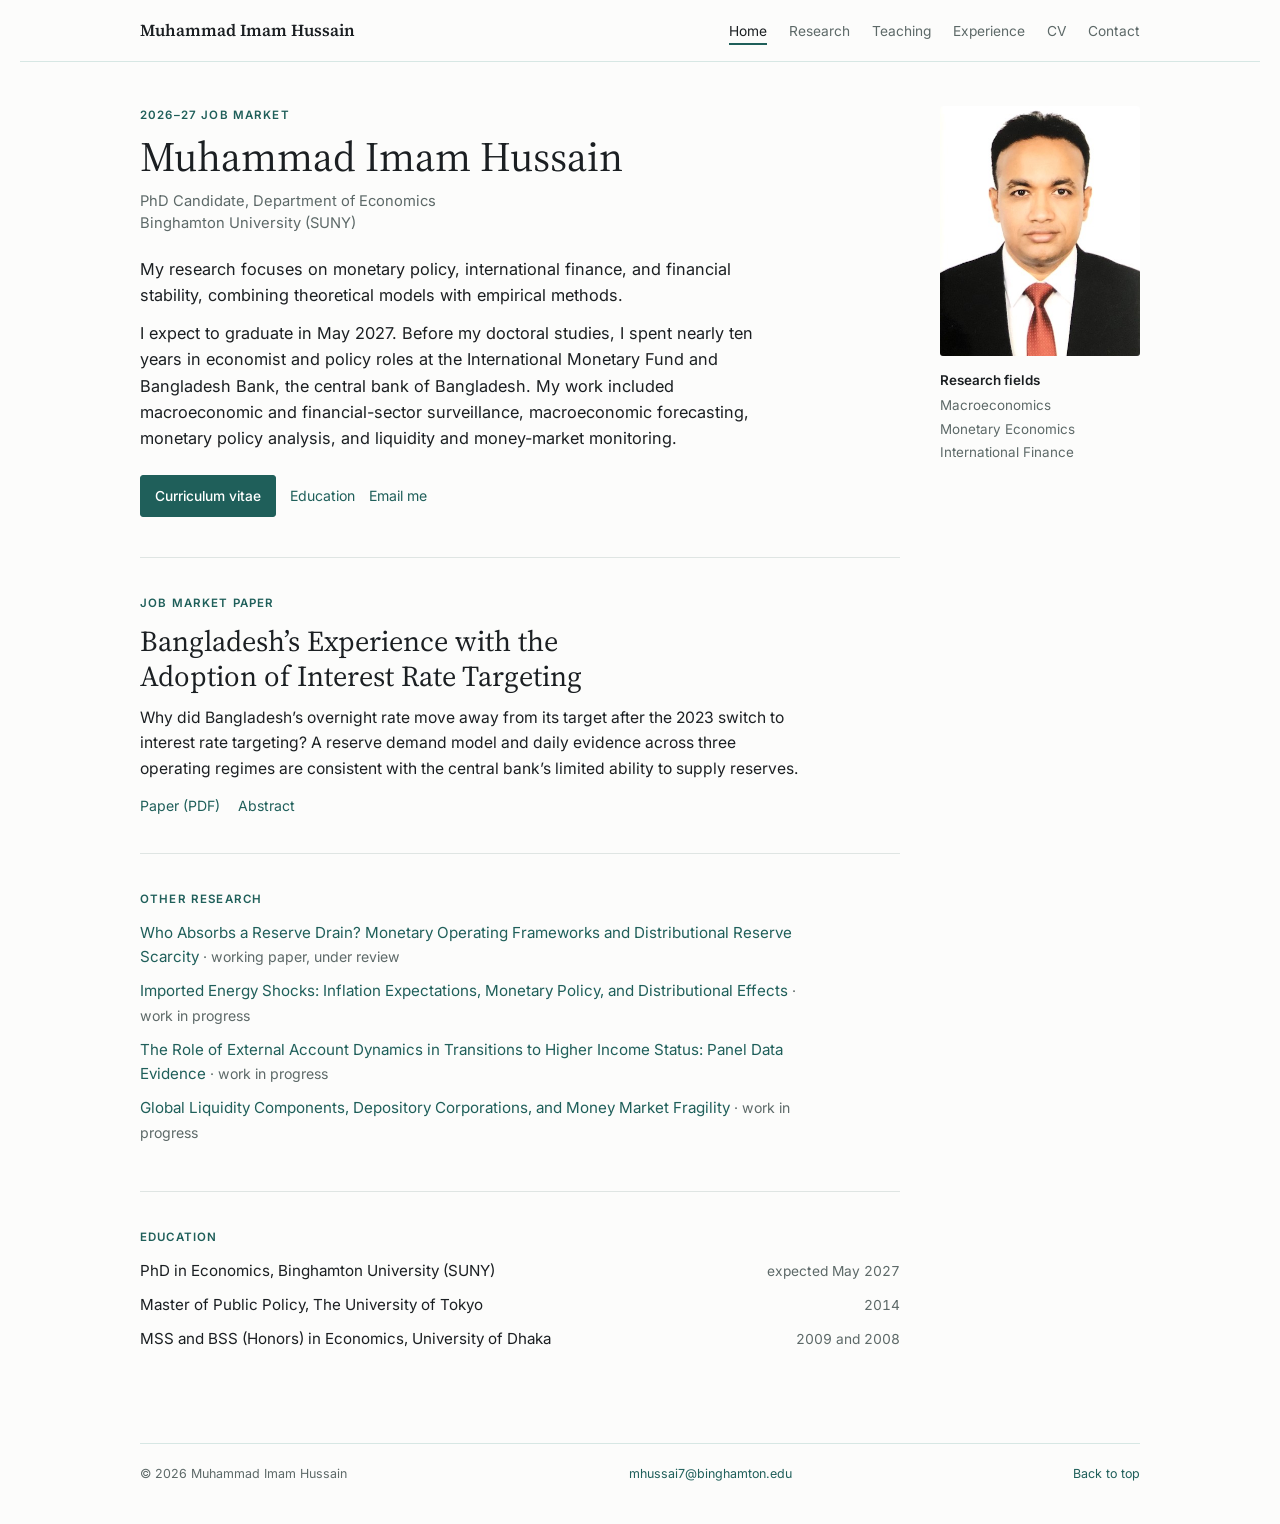
==== index.html @ f0ec5a79 "Serve the preview card under a new file name so cached previews refresh Co-Authored-By: Claude Fable" ====
<!doctype html>
<html lang="en">
<head>
<meta charset="utf-8">
<meta name="viewport" content="width=device-width, initial-scale=1, viewport-fit=cover">
<title>Muhammad Imam Hussain</title>
<meta name="description" content="Muhammad Imam Hussain, PhD candidate in Economics at Binghamton University on the 2026–27 job market. Research on monetary policy implementation, money markets, and bank liquidity; formerly an economist at the IMF and Bangladesh Bank.">
<meta property="og:type" content="website">
<meta property="og:title" content="Muhammad Imam Hussain">
<meta property="og:description" content="Muhammad Imam Hussain, PhD candidate in Economics at Binghamton University on the 2026–27 job market. Research on monetary policy implementation, money markets, and bank liquidity; formerly an economist at the IMF and Bangladesh Bank.">
<meta property="og:url" content="https://muhammadimamhussain.com/">
<meta property="og:image" content="https://muhammadimamhussain.com/assets/preview-2.jpg">
<meta property="og:image:width" content="1200">
<meta property="og:image:height" content="630">
<meta name="twitter:card" content="summary_large_image">
<link rel="preconnect" href="https://fonts.googleapis.com"><link rel="stylesheet" href="https://fonts.googleapis.com/css2?family=Source+Serif+4:opsz,wght@8..60,400;8..60,600&family=Inter:wght@400;500;600&display=swap">
<link rel="stylesheet" href="style.css">
</head>
<body>
<header class="top" id="top">
  <a class="brand" href="index.html">Muhammad Imam Hussain</a>
  <nav aria-label="Site"><ul><li><a href="index.html" aria-current="page">Home</a></li><li><a href="research.html">Research</a></li><li><a href="teaching.html">Teaching</a></li><li><a href="experience.html">Experience</a></li><li><a href="Muhammad_Imam_Hussain_CV.pdf">CV</a></li><li><a href="contact.html">Contact</a></li></ul></nav>
</header>
<hr class="bar-rule">
<main class="page">
<div class="hero">
  <div>
    <p class="kicker">2026–27 job market</p>
    <h1>Muhammad Imam Hussain</h1>
    <p class="role">PhD Candidate, Department of Economics<br>Binghamton University (SUNY)</p>
    <p class="lede">My research focuses on monetary policy, international finance, and financial stability, combining theoretical models with empirical methods.</p>
    <p class="lede">I expect to graduate in May 2027. Before my doctoral studies, I spent nearly ten years in economist and policy roles at the International Monetary Fund and Bangladesh Bank, the central bank of Bangladesh. My work included macroeconomic and financial-sector surveillance, macroeconomic forecasting, monetary policy analysis, and liquidity and money-market monitoring.</p>
    <div class="actions">
      <a class="btn" href="Muhammad_Imam_Hussain_CV.pdf">Curriculum vitae</a>
      <a class="arrow" href="#education">Education</a>
      <a class="arrow" href="mailto:mhussai7@binghamton.edu">Email me</a>
    </div>
  </div>
  <div class="portrait">
    <img class="photo" src="assets/photo.jpg" alt="Muhammad Imam Hussain" width="200" height="250">
    <div class="initials" id="initials" hidden aria-hidden="true">MIH</div>
    <div class="fields"><p class="label">Research fields</p><ul><li>Macroeconomics</li><li>Monetary Economics</li><li>International Finance</li></ul></div>
  </div>
</div>

<section class="block">
  <p class="kicker">Job market paper</p>
  <h2 class="paper-title"><a href="https://drive.google.com/file/d/1ZvtWmAhzeg25zDuU52TJA03BKFkpzJ76/view?usp=drive_link">Bangladesh’s Experience with the Adoption of Interest Rate Targeting</a></h2>
  <p class="summary">Why did Bangladesh’s overnight rate move away from its target after the 2023 switch to interest rate targeting? A reserve demand model and daily evidence across three operating regimes are consistent with the central bank’s limited ability to supply reserves.</p>
  <div class="links"><a class="arrow" href="https://drive.google.com/file/d/1ZvtWmAhzeg25zDuU52TJA03BKFkpzJ76/view?usp=drive_link">Paper (PDF)</a><a class="arrow" href="research.html#jmp">Abstract</a></div>
</section>

<section class="block">
  <p class="kicker">Other research</p>
  <div class="titles">
    <p><a href="research.html#working">Who Absorbs a Reserve Drain? Monetary Operating Frameworks and Distributional Reserve Scarcity</a><span class="sub"> · working paper, under review</span></p>
    <p><a href="research.html#progress">Imported Energy Shocks: Inflation Expectations, Monetary Policy, and Distributional Effects</a><span class="sub"> · work in progress</span></p>
    <p><a href="research.html#external">The Role of External Account Dynamics in Transitions to Higher Income Status: Panel Data Evidence</a><span class="sub"> · work in progress</span></p>
    <p><a href="research.html#liquidity">Global Liquidity Components, Depository Corporations, and Money Market Fragility</a><span class="sub"> · work in progress</span></p>
  </div>
</section>

<section class="block" id="education">
  <p class="kicker">Education</p>
  <div class="edu">
    <div class="item"><span>PhD in Economics, Binghamton University (SUNY)</span><span class="when">expected May 2027</span></div>
    <div class="item"><span>Master of Public Policy, The University of Tokyo</span><span class="when">2014</span></div>
    <div class="item"><span>MSS and BSS (Honors) in Economics, University of Dhaka</span><span class="when">2009 and 2008</span></div>
  </div>
</section>
</main>
<footer>
  <span>© 2026 Muhammad Imam Hussain</span>
  <a href="mailto:mhussai7@binghamton.edu">mhussai7@binghamton.edu</a>
  <a href="#top">Back to top</a>
</footer>
<script>
(function () {
  var img = document.querySelector('img.photo'), ini = document.getElementById('initials');
  if (!img || !ini) return;
  function fallback() { img.hidden = true; ini.hidden = false; }
  img.addEventListener('error', fallback);
  if (img.complete && img.naturalWidth === 0) fallback();
})();
</script>
</body>
</html>
---- style.css ----
/* Top navigation, one reading column, serif headings (Source Serif 4) with a sans (Inter) for body text and
   labels, and a deep teal accent. Every color is a token so the page reads in light and dark themes. */
:root {
  --bg: #fcfcfb; --surface: #f3f6f5; --fg: #1b1f22; --muted: #5d6968; --rule: #dfe5e3;
  --accent: #1f5f5a; --accent-ink: #ffffff; --accent-soft: #d7e7e4;
  --serif: "Source Serif 4", Georgia, "Times New Roman", serif;
  --sans: "Inter", "Segoe UI", Helvetica, Arial, sans-serif;
}
@media (prefers-color-scheme: dark) {
  :root:not([data-theme="light"]) {
    --bg: #121616; --surface: #1a2020; --fg: #e8ebe9; --muted: #a3aeac; --rule: #2b3433;
    --accent: #8fd0c7; --accent-ink: #0f1514; --accent-soft: #223331; color-scheme: dark;
  }
}
:root[data-theme="dark"] {
  --bg: #121616; --surface: #1a2020; --fg: #e8ebe9; --muted: #a3aeac; --rule: #2b3433;
  --accent: #8fd0c7; --accent-ink: #0f1514; --accent-soft: #223331; color-scheme: dark;
}
* { box-sizing: border-box; }
[hidden] { display: none !important; }
html { font-size: 16px; -webkit-text-size-adjust: 100%; scroll-behavior: smooth; }
@media (prefers-reduced-motion: reduce) { html { scroll-behavior: auto; } }
body { margin: 0; background: var(--bg); color: var(--fg); font-family: var(--sans); line-height: 1.6;
  padding-block: 0; padding-inline: 20px; }
img { max-width: 100%; }
a { color: var(--accent); text-decoration-thickness: 1px; text-underline-offset: 3px; }
a:hover { text-decoration-thickness: 2px; }
a:focus-visible, summary:focus-visible { outline: 2px solid var(--accent); outline-offset: 3px; }
h1, h2, h3 { font-family: var(--serif); font-weight: 400; text-wrap: balance; margin: 0; }

/* Top bar */
.top { max-width: 1000px; margin: 0 auto; display: flex; justify-content: space-between; align-items: center; gap: 20px;
  flex-wrap: wrap; padding-block: 18px 16px; }
.brand { font-family: var(--serif); font-weight: 600; font-size: 1.05rem; color: var(--fg); text-decoration: none; }
.top nav ul { list-style: none; margin: 0; padding: 0; display: flex; flex-wrap: wrap; gap: 4px 22px; font-size: .86rem; }
.top nav a { color: var(--muted); text-decoration: none; padding: 4px 0; border-bottom: 2px solid transparent; }
.top nav a:hover { color: var(--fg); }
.top nav a[aria-current="page"] { color: var(--fg); border-bottom-color: var(--accent); }
.bar-rule { border: 0; border-top: 1px solid var(--accent-soft); margin: 0; }

/* Page frame */
.page { max-width: 1000px; margin: 0 auto; padding-block: 44px 56px; }
.reading { max-width: 760px; }
.kicker { font-size: .72rem; letter-spacing: .1em; text-transform: uppercase; color: var(--accent); font-weight: 600; margin: 0 0 10px; }
h1.title { font-size: 2.3rem; line-height: 1.15; margin-bottom: 8px; }
.subtitle { color: var(--muted); font-size: .95rem; margin: 0 0 28px; }
.intro { font-size: 1rem; margin: 10px 0 30px; max-width: 64ch; }
.rule { border: 0; border-top: 1px solid var(--rule); margin: 0; }

/* Home hero */
.hero { display: grid; grid-template-columns: minmax(0, 1fr) 200px; gap: 48px; align-items: start; padding-bottom: 40px; }
.hero h1 { font-size: 2.6rem; line-height: 1.1; margin-bottom: 10px; }
.role { color: var(--muted); font-size: .92rem; line-height: 1.5; margin: 0 0 22px; }
.tagline { font-size: 1.5rem; line-height: 1.3; margin: 0 0 14px; max-width: 34ch; }
.lede { font-size: 1.02rem; margin: 0 0 12px; max-width: 62ch; }
.actions { display: flex; flex-wrap: wrap; gap: 12px 14px; align-items: center; margin-top: 24px; }
.btn { display: inline-block; font-size: .86rem; font-weight: 500; padding: 9px 14px; border-radius: 3px; text-decoration: none;
  background: var(--accent); color: var(--accent-ink); border: 1px solid var(--accent); }
.btn.outline { background: transparent; color: var(--accent); }
.btn:hover { filter: brightness(1.08); }
.arrow { font-size: .88rem; text-decoration: none; }
.arrow:hover { text-decoration: underline; }
.portrait { display: grid; gap: 14px; }
.photo { width: 200px; height: 250px; object-fit: cover; border-radius: 3px; display: block; }
.initials { width: 200px; height: 250px; border-radius: 3px; background: var(--surface); color: var(--accent);
  display: flex; align-items: center; justify-content: center; font-family: var(--serif); font-size: 44px; letter-spacing: .04em; }
.fields { font-size: .84rem; }
.fields .label { font-weight: 600; margin: 0 0 4px; }
.fields ul { list-style: none; margin: 0; padding: 0; color: var(--muted); display: grid; gap: 2px; }

/* Home page blocks: label on top, one column */
.block { max-width: 760px; padding-block: 36px; border-top: 1px solid var(--rule); }
.block .kicker { margin-bottom: 12px; }
.paper-title { font-size: 1.8rem; line-height: 1.2; margin: 0 0 12px; max-width: 32ch; }
.paper-title a { color: var(--fg); text-decoration: none; }
.paper-title a:hover { text-decoration: underline; }
.block .summary { margin: 0 0 14px; font-size: .98rem; max-width: 66ch; }
.block .links { display: flex; flex-wrap: wrap; gap: 18px; font-size: .9rem; }
/* Label-column sections (unused on the home page now, kept for other layouts) */
.section { display: grid; grid-template-columns: 170px minmax(0, 1fr); gap: 32px; padding-block: 36px; border-top: 1px solid var(--rule); }
.section .label { font-size: .84rem; color: var(--muted); padding-top: 4px; }
.section h3 { font-size: 1.3rem; line-height: 1.3; margin-bottom: 8px; }
.section h3 a { color: var(--accent); text-decoration: none; }
.section h3 a:hover { text-decoration: underline; }
.section p { margin: 0 0 12px; font-size: .95rem; max-width: 64ch; }
.section .links { display: flex; flex-wrap: wrap; gap: 18px; }
.mini + .mini { border-top: 1px solid var(--rule); margin-top: 20px; padding-top: 20px; }
.mini .kicker { color: var(--muted); margin-bottom: 6px; font-weight: 500; letter-spacing: .08em; }
.mini h3 { font-size: 1.12rem; }
.titles p { margin: 0 0 10px; font-size: .95rem; max-width: 66ch; }
.titles p a { color: var(--accent); text-decoration: none; }
.titles p a:hover { text-decoration: underline; }
.titles .sub { color: var(--muted); font-size: .88rem; }
.titles .links { margin-top: 16px; }
.edu { display: grid; gap: 10px; }
.edu .item { display: grid; grid-template-columns: minmax(0, 1fr) auto; gap: 16px; align-items: baseline; font-size: .95rem; }
.edu .when { color: var(--muted); font-size: .86rem; white-space: nowrap; font-variant-numeric: tabular-nums; }
.edu .sub { color: var(--muted); font-size: .88rem; }

/* Research */
.jump { display: flex; flex-wrap: wrap; gap: 6px 18px; font-size: .82rem; margin: 0 0 36px; }
.jump a { text-decoration: none; border-bottom: 1px solid var(--rule); color: var(--muted); padding-bottom: 2px; }
.jump a:hover { color: var(--accent); border-bottom-color: var(--accent); }
h2.section-head { font-family: var(--sans); font-size: .72rem; letter-spacing: .1em; text-transform: uppercase; color: var(--muted);
  font-weight: 600; margin: 44px 0 6px; }
h2.section-head:first-of-type { margin-top: 0; }
.entry { padding-block: 22px; border-bottom: 1px solid var(--rule); }
.entry h3 { font-size: 1.3rem; line-height: 1.3; margin-bottom: 6px; }
.entry h3 a { color: var(--accent); text-decoration: none; }
.entry h3 a:hover { text-decoration: underline; }
.entry .status { font-size: .78rem; color: var(--muted); margin: 0 0 8px; }
.entry .summary { margin: 0 0 12px; font-size: .95rem; max-width: 66ch; }
.entry .abstract-open { margin: 0 0 14px; font-size: .95rem; max-width: 66ch; }
.entry .links { display: flex; flex-wrap: wrap; gap: 18px; align-items: center; font-size: .88rem; }
details { max-width: 66ch; }
details summary { cursor: pointer; font-size: .88rem; color: var(--accent); list-style: none; display: inline-flex; align-items: center; gap: 8px; }
details summary::-webkit-details-marker { display: none; }
details summary::before { content: ""; width: 0; height: 0; border-left: 6px solid currentColor; border-top: 4px solid transparent;
  border-bottom: 4px solid transparent; transition: transform .15s ease; }
details[open] summary::before { transform: rotate(90deg); }
details .abstract { margin: 12px 0 4px; font-size: .95rem; color: var(--fg); }
.pubs { display: grid; gap: 14px; margin: 0; padding: 18px 0 0; list-style: none; }
.pub { display: grid; grid-template-columns: 48px minmax(0, 1fr); gap: 16px; font-size: .92rem; }
.pub .year { color: var(--muted); font-size: .84rem; font-variant-numeric: tabular-nums; padding-top: 2px; }
.pub .with { color: var(--muted); font-size: .88rem; display: block; margin-top: 2px; }

/* Teaching and experience */
.group { padding-block: 26px 10px; border-top: 1px solid var(--rule); }
.group h2 { font-size: 1.3rem; line-height: 1.3; margin-bottom: 2px; }
.group .org { color: var(--muted); font-size: .84rem; margin: 0 0 14px; }
.group p { font-size: .95rem; max-width: 66ch; margin: 0 0 14px; }
.crow { display: grid; grid-template-columns: minmax(0, 1fr) auto; gap: 6px 20px; align-items: baseline; padding: 9px 0;
  border-bottom: 1px solid var(--rule); font-size: .9rem; }
.crow:last-of-type { border-bottom: 0; }
.crow .when { color: var(--muted); font-size: .84rem; white-space: nowrap; font-variant-numeric: tabular-nums; text-align: right; }
.crow .sub { grid-column: 1 / -1; color: var(--muted); font-size: .84rem; margin-top: -4px; }
.endnote { font-size: .9rem; color: var(--muted); margin: 28px 0 0; padding-top: 22px; border-top: 1px solid var(--rule); }

/* Contact and CV */
.contact { display: grid; grid-template-columns: repeat(2, minmax(0, 1fr)); gap: 24px 40px; padding-block: 28px; border-top: 1px solid var(--rule);
  border-bottom: 1px solid var(--rule); }
.contact .k { font-size: .72rem; letter-spacing: .1em; text-transform: uppercase; color: var(--muted); font-weight: 600; margin: 0 0 6px; }
.contact p { margin: 0 0 16px; font-size: .95rem; overflow-wrap: anywhere; }
.contact p:last-child { margin-bottom: 0; }

footer { max-width: 1000px; margin: 0 auto; padding-block: 20px 40px; border-top: 1px solid var(--accent-soft); display: flex; flex-wrap: wrap;
  justify-content: space-between; gap: 8px 24px; font-size: .78rem; color: var(--muted); }
footer a { color: var(--accent); text-decoration: none; }
footer a:hover { text-decoration: underline; }

@media (max-width: 760px) {
  .page { padding-block: 28px 40px; }
  .hero { grid-template-columns: 1fr; gap: 28px; }
  .hero h1 { font-size: 2.1rem; }
  .tagline { font-size: 1.3rem; }
  .paper-title { font-size: 1.5rem; }
  .portrait { grid-template-columns: auto 1fr; align-items: end; gap: 18px; }
  .photo, .initials { width: 140px; height: 175px; font-size: 32px; }
  .section { grid-template-columns: 1fr; gap: 10px; padding-block: 28px; }
  .section .label { font-size: .72rem; letter-spacing: .1em; text-transform: uppercase; font-weight: 600; padding-top: 0; }
  .contact { grid-template-columns: 1fr; }
  .edu .item { grid-template-columns: 1fr; gap: 0; }
  h1.title { font-size: 2rem; }
}
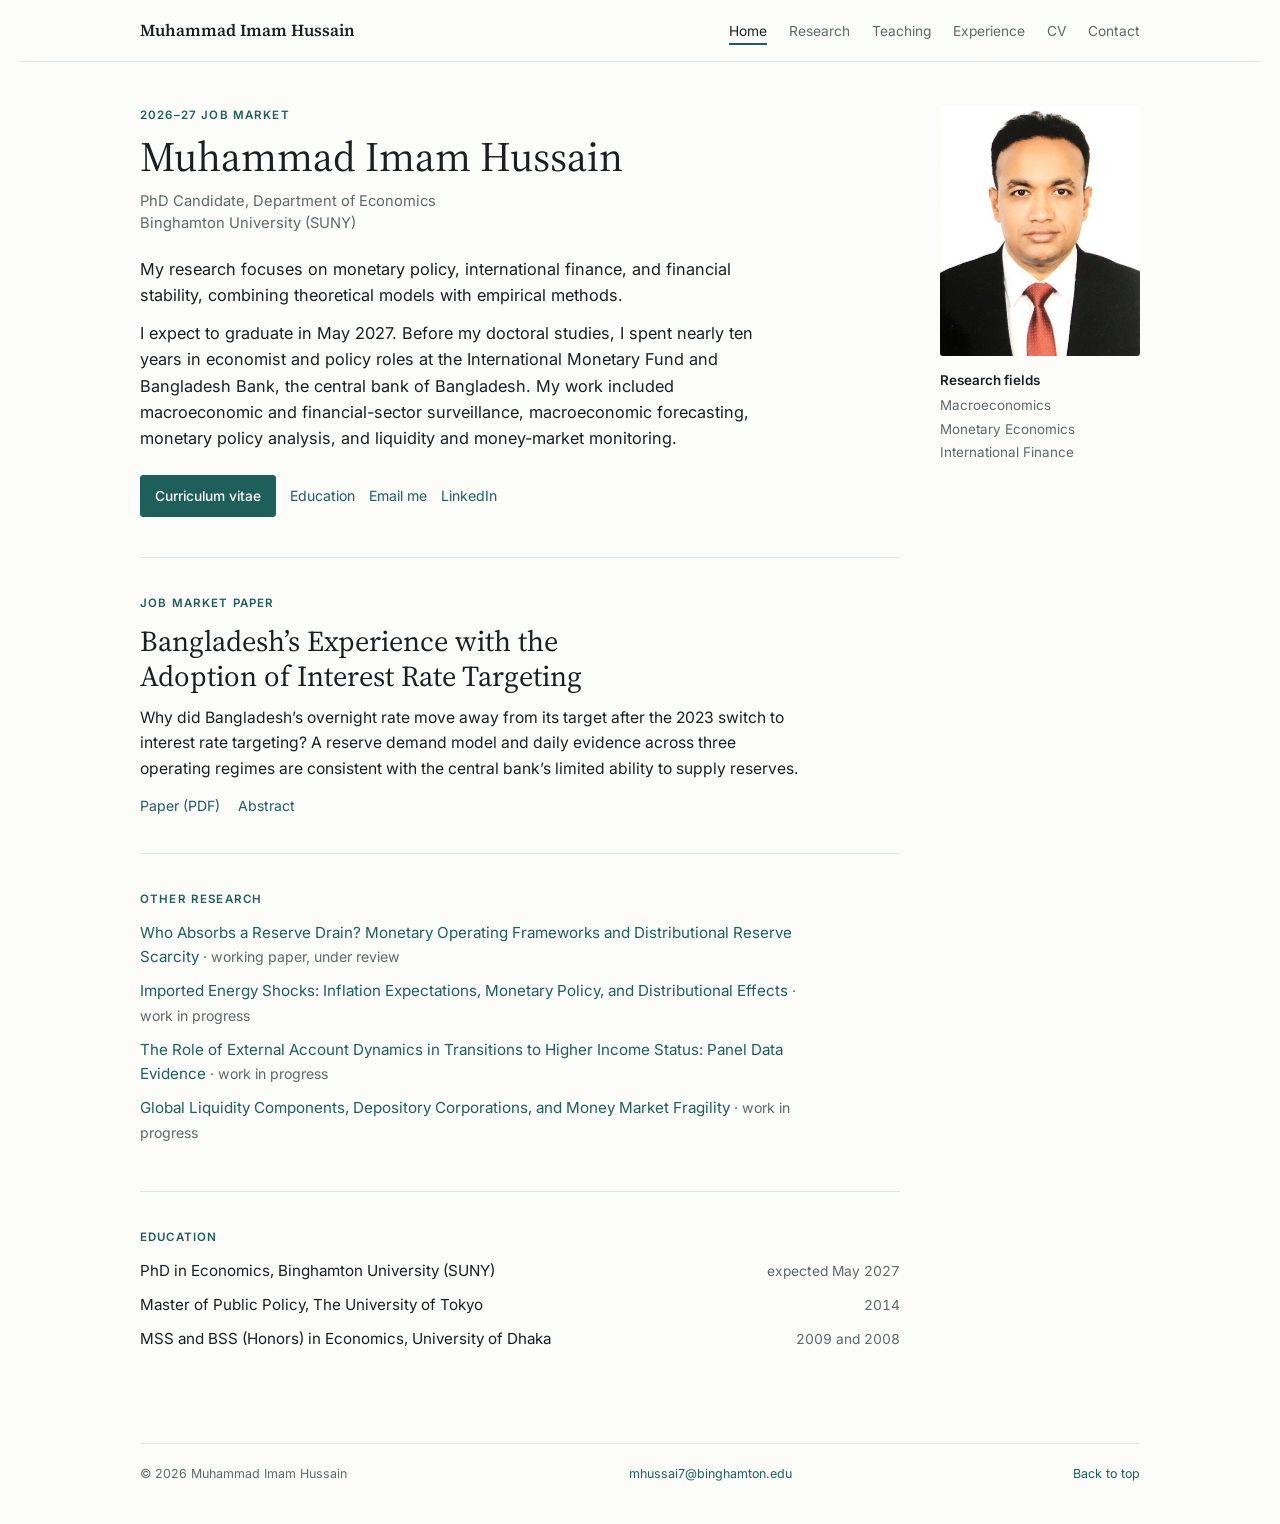
==== commit 65ec7780: "Add a LinkedIn link to the home-page link row Co-Authored-By: Claude Fable 5.1 <noreply@anthropic.co" ====
--- a/index.html
+++ b/index.html
@@ -4,10 +4,10 @@
 <meta charset="utf-8">
 <meta name="viewport" content="width=device-width, initial-scale=1, viewport-fit=cover">
 <title>Muhammad Imam Hussain</title>
-<meta name="description" content="Muhammad Imam Hussain, PhD candidate in Economics at Binghamton University on the 2026–27 job market. Research on monetary policy implementation, money markets, and bank liquidity; formerly an economist at the IMF and Bangladesh Bank.">
+<meta name="description" content="PhD candidate in Economics at Binghamton University (SUNY), on the 2026–27 job market. Formerly an economist at the International Monetary Fund and Bangladesh Bank.">
 <meta property="og:type" content="website">
 <meta property="og:title" content="Muhammad Imam Hussain">
-<meta property="og:description" content="Muhammad Imam Hussain, PhD candidate in Economics at Binghamton University on the 2026–27 job market. Research on monetary policy implementation, money markets, and bank liquidity; formerly an economist at the IMF and Bangladesh Bank.">
+<meta property="og:description" content="PhD candidate in Economics at Binghamton University (SUNY), on the 2026–27 job market. Formerly an economist at the International Monetary Fund and Bangladesh Bank.">
 <meta property="og:url" content="https://muhammadimamhussain.com/">
 <meta property="og:image" content="https://muhammadimamhussain.com/assets/preview-2.jpg">
 <meta property="og:image:width" content="1200">
@@ -34,6 +34,7 @@
       <a class="btn" href="Muhammad_Imam_Hussain_CV.pdf">Curriculum vitae</a>
       <a class="arrow" href="#education">Education</a>
       <a class="arrow" href="mailto:mhussai7@binghamton.edu">Email me</a>
+      <a class="arrow" href="https://www.linkedin.com/in/muhammad-imam-hussain">LinkedIn</a>
     </div>
   </div>
   <div class="portrait">
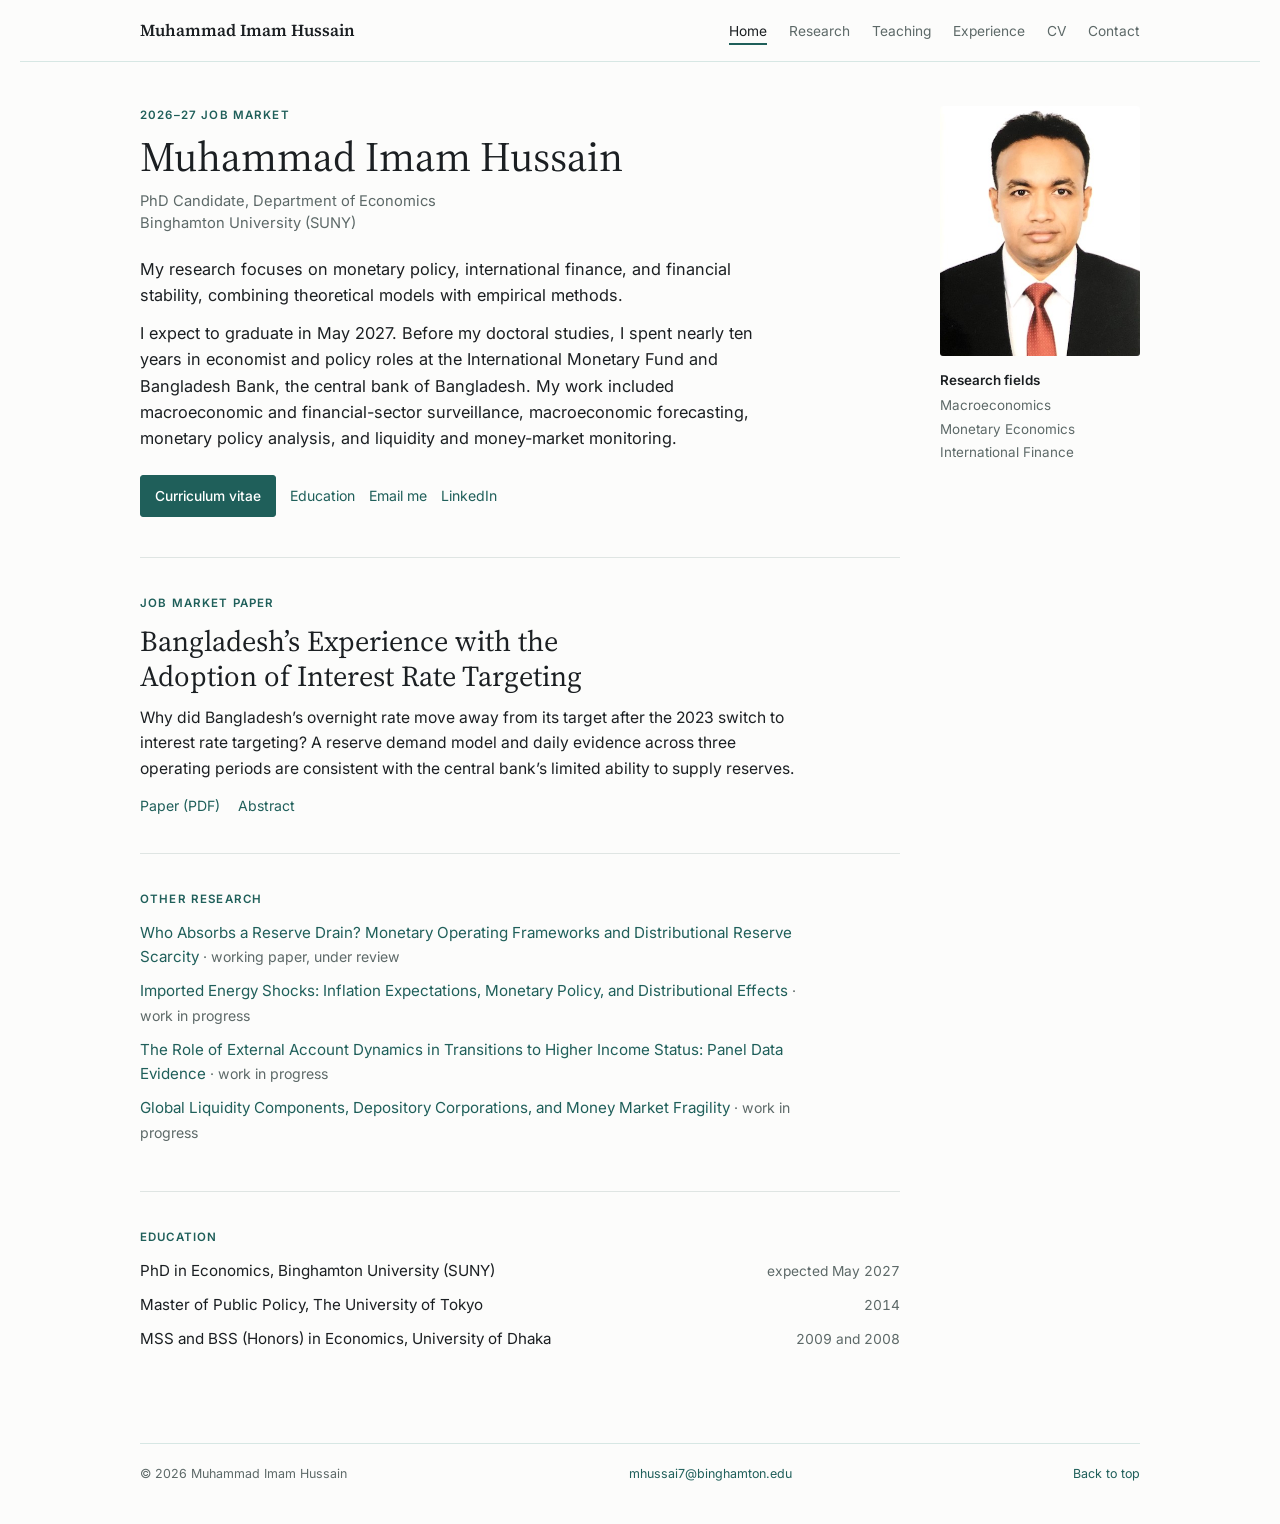
==== commit 949e2cea: "Research page and home summary: align abstracts with the October 2026 CV wording Co-Authored-By: Cla" ====
--- a/index.html
+++ b/index.html
@@ -9,7 +9,7 @@
 <meta property="og:title" content="Muhammad Imam Hussain">
 <meta property="og:description" content="PhD candidate in Economics at Binghamton University (SUNY), on the 2026–27 job market. Formerly an economist at the International Monetary Fund and Bangladesh Bank.">
 <meta property="og:url" content="https://muhammadimamhussain.com/">
-<meta property="og:image" content="https://muhammadimamhussain.com/assets/preview-2.jpg">
+<meta property="og:image" content="https://muhammadimamhussain.com/assets/preview-3.jpg">
 <meta property="og:image:width" content="1200">
 <meta property="og:image:height" content="630">
 <meta name="twitter:card" content="summary_large_image">
@@ -47,7 +47,7 @@
 <section class="block">
   <p class="kicker">Job market paper</p>
   <h2 class="paper-title"><a href="https://drive.google.com/file/d/1ZvtWmAhzeg25zDuU52TJA03BKFkpzJ76/view?usp=drive_link">Bangladesh’s Experience with the Adoption of Interest Rate Targeting</a></h2>
-  <p class="summary">Why did Bangladesh’s overnight rate move away from its target after the 2023 switch to interest rate targeting? A reserve demand model and daily evidence across three operating regimes are consistent with the central bank’s limited ability to supply reserves.</p>
+  <p class="summary">Why did Bangladesh’s overnight rate move away from its target after the 2023 switch to interest rate targeting? A reserve demand model and daily evidence across three operating periods are consistent with the central bank’s limited ability to supply reserves.</p>
   <div class="links"><a class="arrow" href="https://drive.google.com/file/d/1ZvtWmAhzeg25zDuU52TJA03BKFkpzJ76/view?usp=drive_link">Paper (PDF)</a><a class="arrow" href="research.html#jmp">Abstract</a></div>
 </section>
 
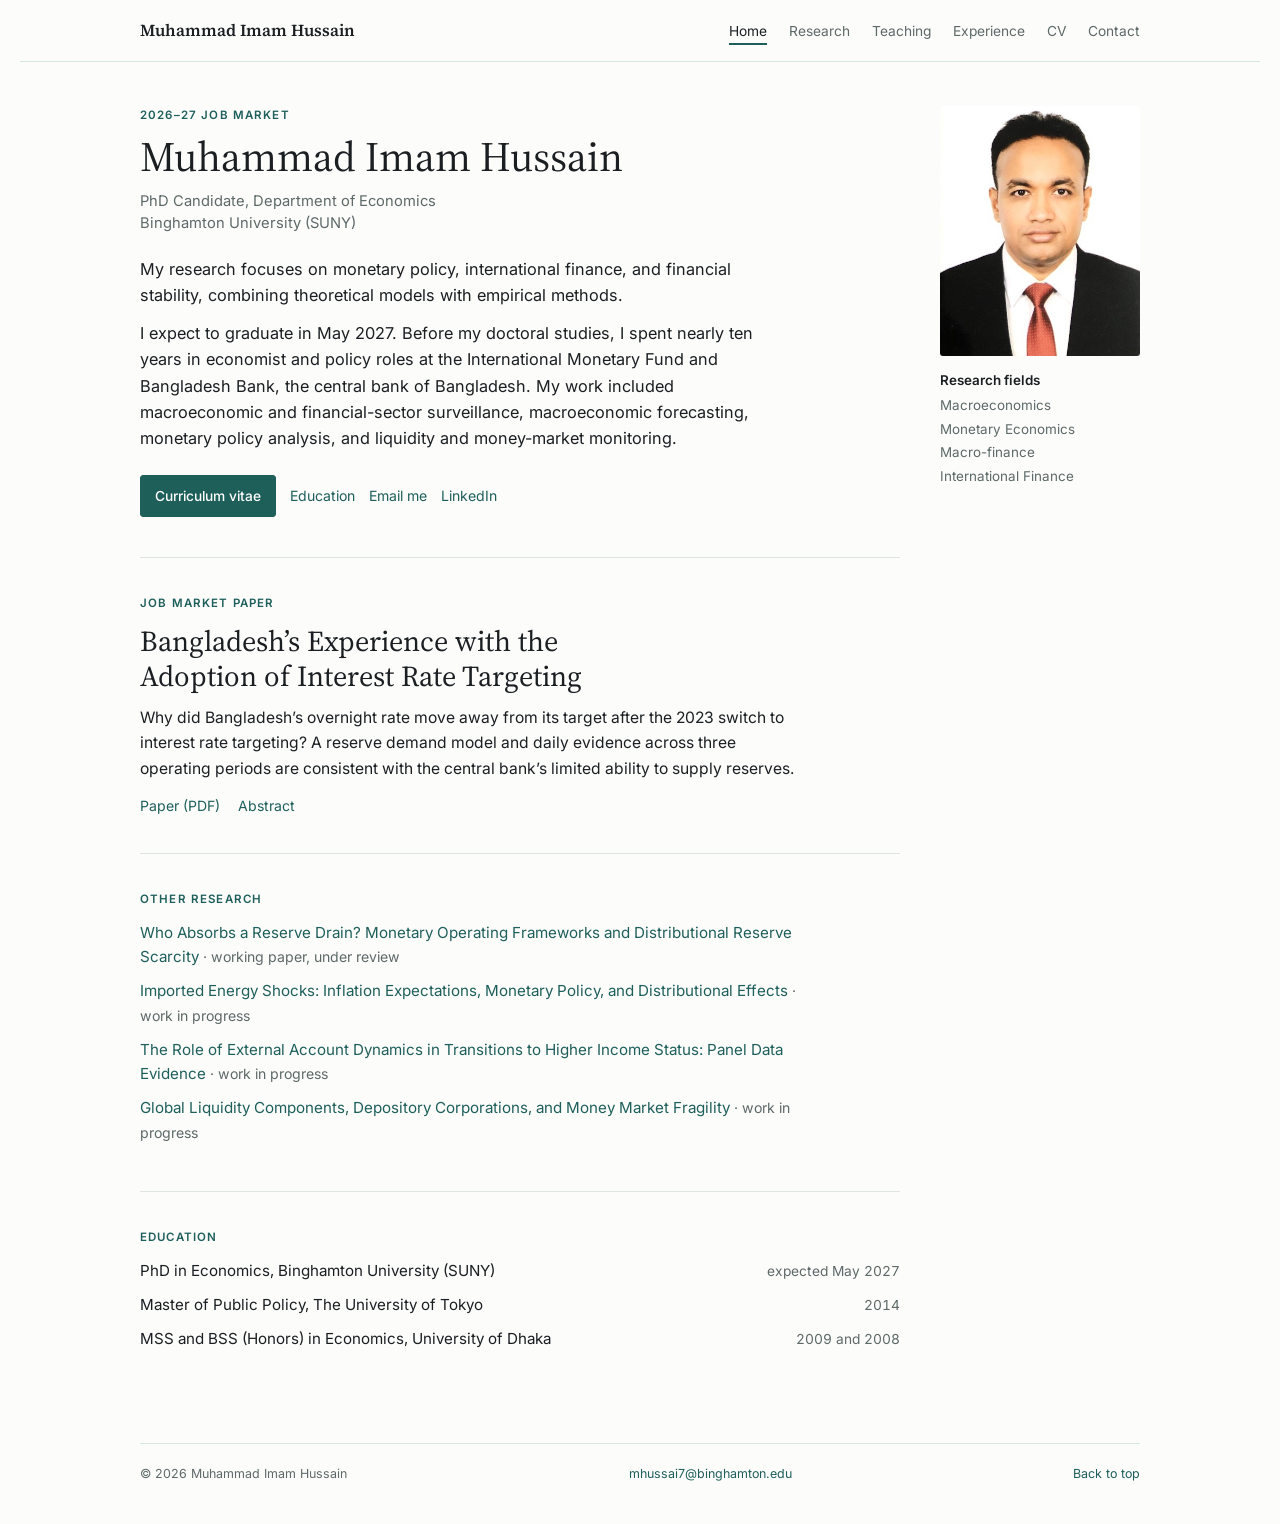
==== commit cab8c2b4: "Home page: add Macro-finance to Research fields, matching the CV order Research fields now read Macr" ====
--- a/index.html
+++ b/index.html
@@ -40,7 +40,7 @@
   <div class="portrait">
     <img class="photo" src="assets/photo.jpg" alt="Muhammad Imam Hussain" width="200" height="250">
     <div class="initials" id="initials" hidden aria-hidden="true">MIH</div>
-    <div class="fields"><p class="label">Research fields</p><ul><li>Macroeconomics</li><li>Monetary Economics</li><li>International Finance</li></ul></div>
+    <div class="fields"><p class="label">Research fields</p><ul><li>Macroeconomics</li><li>Monetary Economics</li><li>Macro-finance</li><li>International Finance</li></ul></div>
   </div>
 </div>
 
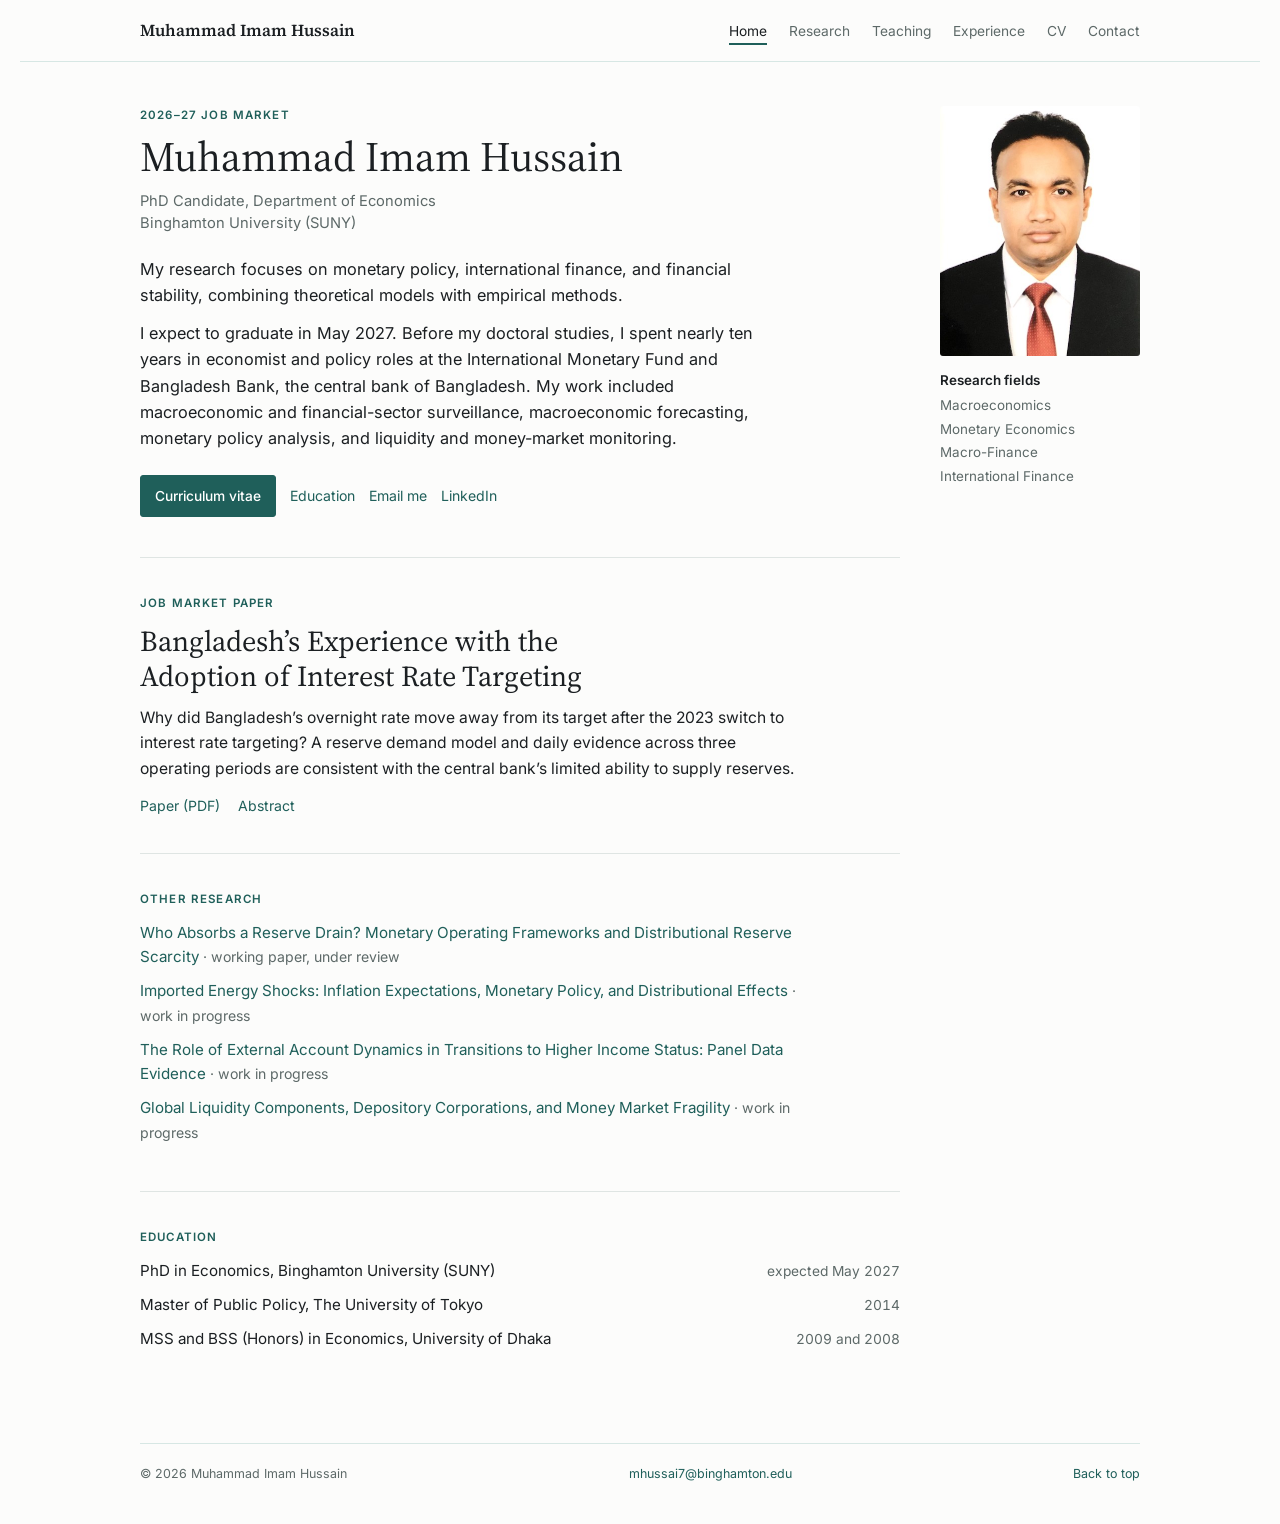
==== commit 2d8fefdd: "Write Macro-Finance in title case on the home page and in the CV Research fields on the home page an" ====
--- a/index.html
+++ b/index.html
@@ -40,7 +40,7 @@
   <div class="portrait">
     <img class="photo" src="assets/photo.jpg" alt="Muhammad Imam Hussain" width="200" height="250">
     <div class="initials" id="initials" hidden aria-hidden="true">MIH</div>
-    <div class="fields"><p class="label">Research fields</p><ul><li>Macroeconomics</li><li>Monetary Economics</li><li>Macro-finance</li><li>International Finance</li></ul></div>
+    <div class="fields"><p class="label">Research fields</p><ul><li>Macroeconomics</li><li>Monetary Economics</li><li>Macro-Finance</li><li>International Finance</li></ul></div>
   </div>
 </div>
 
